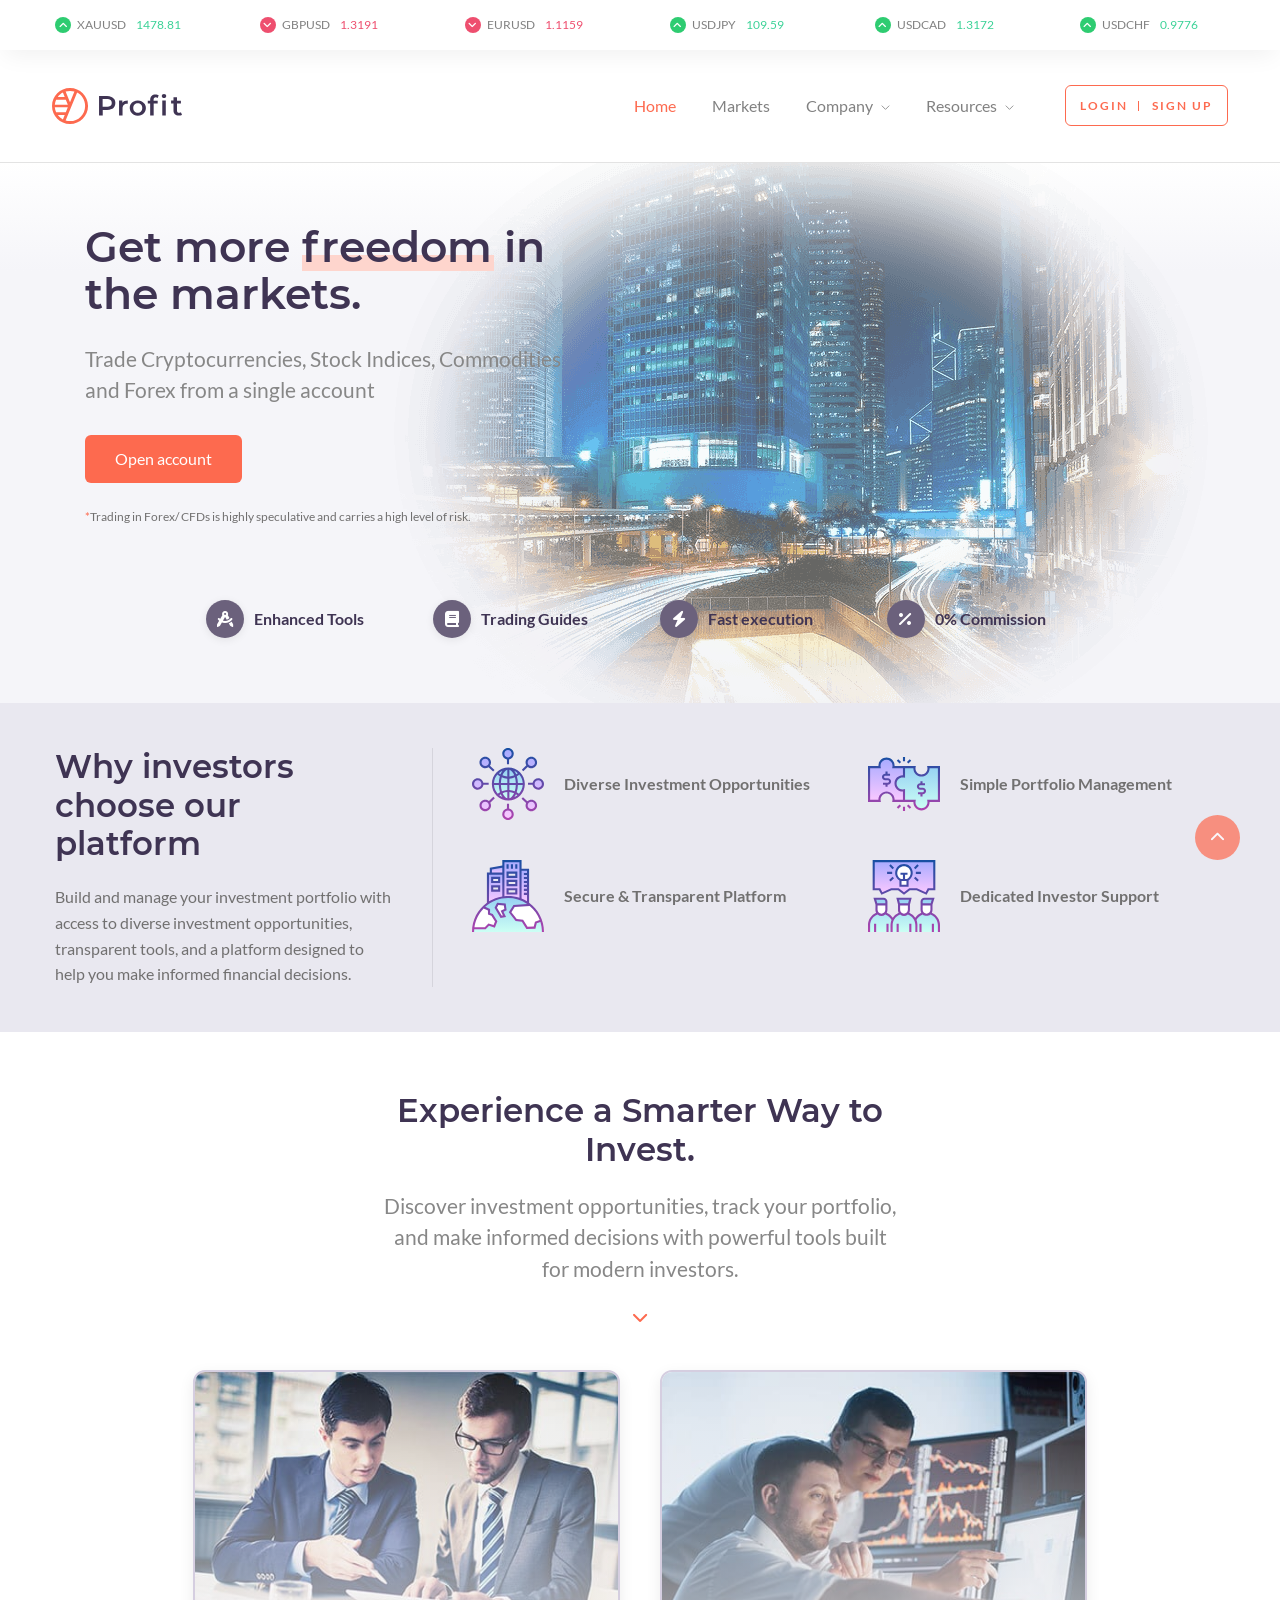
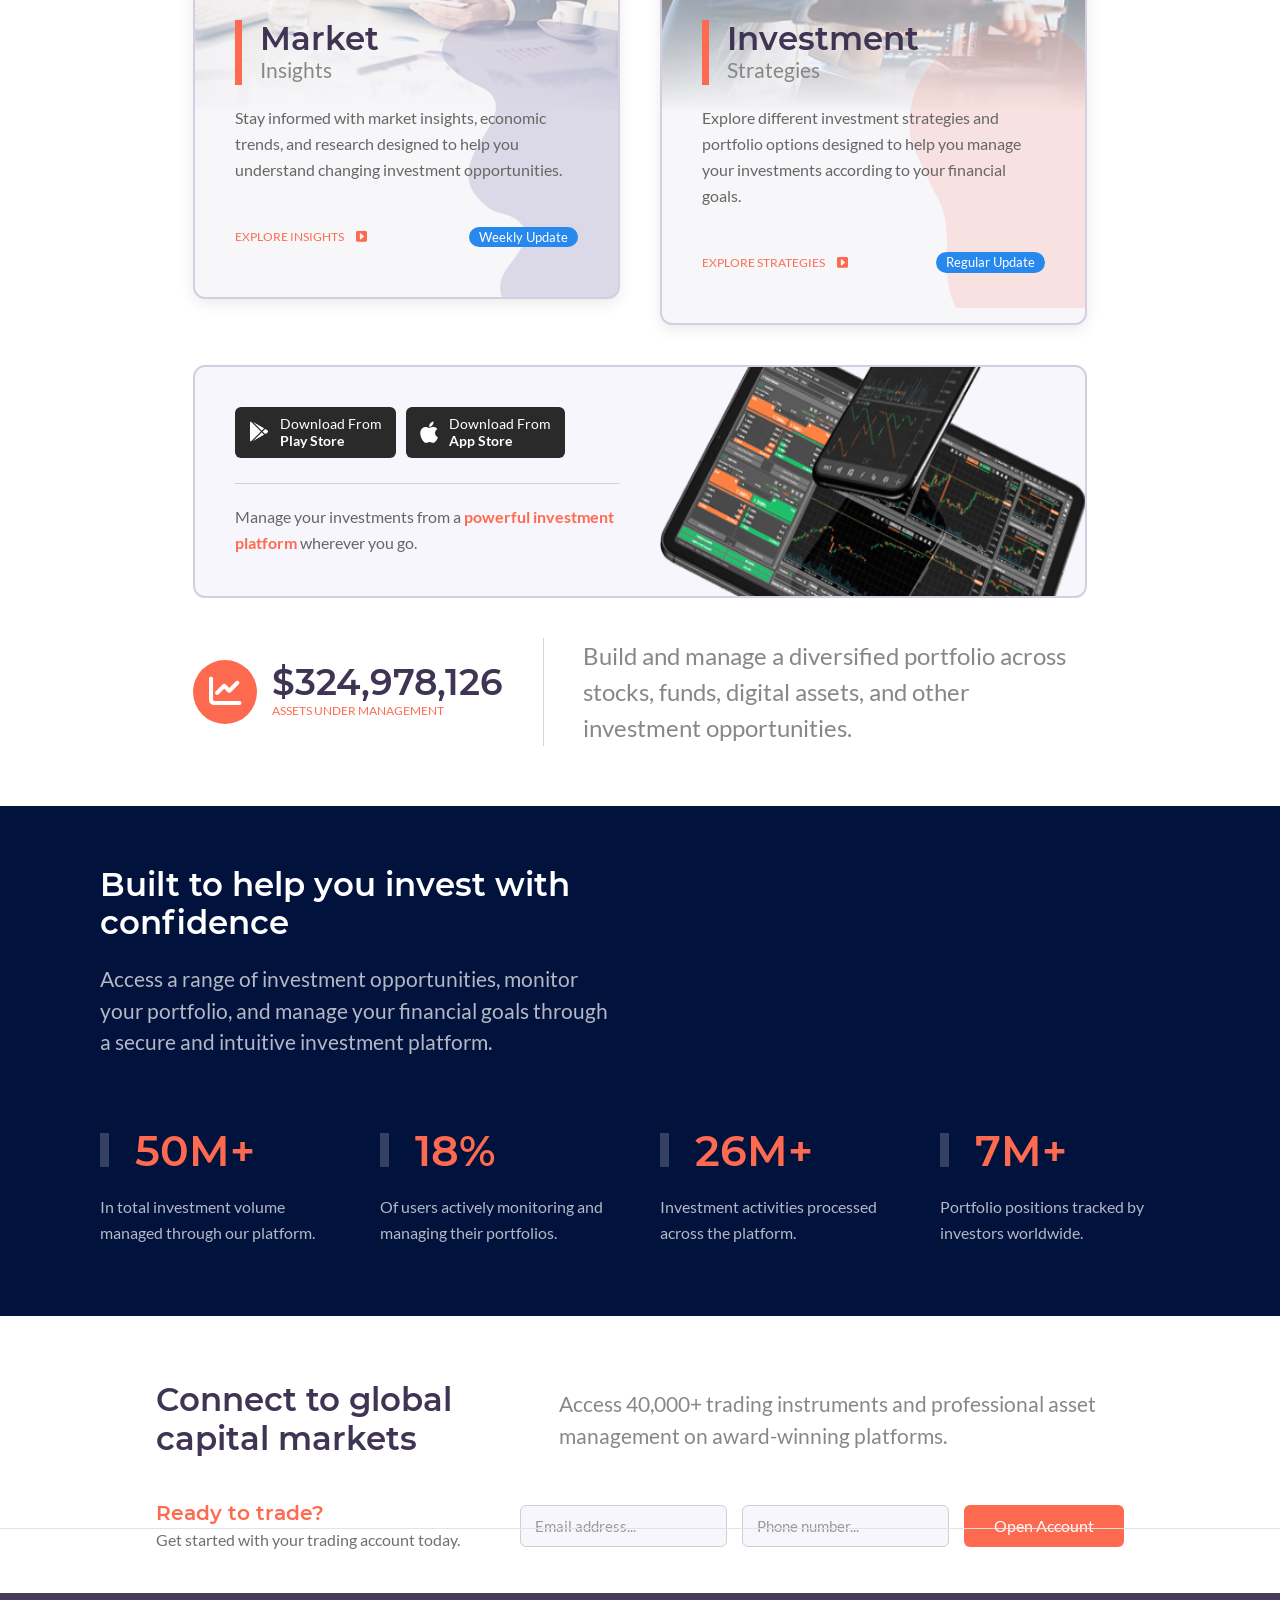
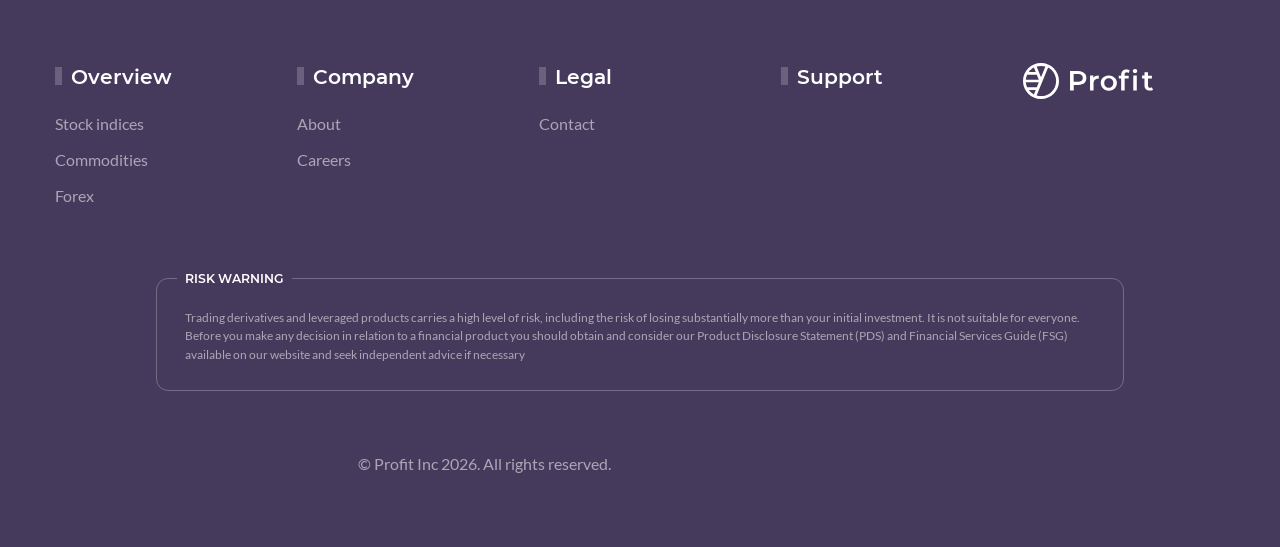
==== index.html @ 1d4b28a2 "first commit" ====
<!doctype html>
<html lang="en">

<head>
    <!-- meta tags -->
    <meta charset="utf-8">
    <meta name="viewport" content="width=device-width, initial-scale=1">
    <meta name="description" content="Premium HTML5 Template by Indonez">
    <meta name="keywords" content="blockit, uikit3, indonez, handlebars, scss, javascript">
    <meta name="author" content="Indonez">
    <meta name="theme-color" content="#E9E8F0">
    <!-- preload assets -->
    <link rel="preload" href="fonts/fa-brands-400.woff2" as="font" type="font/woff2" crossorigin>
    <link rel="preload" href="fonts/fa-solid-900.woff2" as="font" type="font/woff2" crossorigin>
    <link rel="preload" href="fonts/montserrat-v14-latin-600.woff2" as="font" type="font/woff2" crossorigin>
    <link rel="preload" href="fonts/lato-v16-latin-regular.woff2" as="font" type="font/woff2" crossorigin>
    <link rel="preload" href="fonts/lato-v16-latin-700.woff2" as="font" type="font/woff2" crossorigin>
    <link rel="preload" href="css/style.css" as="style">
    <link rel="preload" href="js/vendors/uikit.min.js" as="script">
    <link rel="preload" href="js/utilities.min.js" as="script">
    <link rel="preload" href="js/config-theme.js" as="script">
    <!-- stylesheet -->
    <link rel="stylesheet" href="css/style.css">
    <!-- uikit -->
    <script src="js/vendors/uikit.min.js"></script>
    <!-- favicon -->
    <link rel="shortcut icon" href="img/favicon.ico" type="image/x-icon">
    <!-- touch icon -->
    <link rel="apple-touch-icon-precomposed" href="img/apple-touch-icon.png">
    <title>Homepage - Liquid HTML5 Template</title>
</head>

<body>
    <!-- page loader begin -->
    <div class="page-loader">
        <div></div>
        <div></div>
        <div></div>
    </div>
    <!-- page loader end -->
    <!-- header begin -->
    <header>
        <div class="uk-section uk-padding-small in-profit-ticker">
            <div class="uk-container">
                <div class="uk-grid">
                    <div class="uk-width-1-1">
                        <div data-uk-slider="autoplay: true; autoplay-interval: 5000">
                            <ul class="uk-grid-large uk-slider-items uk-child-width-1-3@s uk-child-width-1-6@m uk-text-center"
                                data-uk-grid>
                                <li>
                                    <div class="in-icon-wrap small circle up">
                                        <i class="fas fa-angle-up"></i>
                                    </div>
                                    <div>
                                        XAUUSD <span class="uk-text-success">1478.81</span>
                                    </div>
                                </li>
                                <li>
                                    <div class="in-icon-wrap small circle down">
                                        <i class="fas fa-angle-down"></i>
                                    </div>
                                    <div>
                                        GBPUSD <span class="uk-text-danger">1.3191</span>
                                    </div>
                                </li>
                                <li>
                                    <div class="in-icon-wrap small circle down">
                                        <i class="fas fa-angle-down"></i>
                                    </div>
                                    <div>
                                        EURUSD <span class="uk-text-danger">1.1159</span>
                                    </div>
                                </li>
                                <li>
                                    <div class="in-icon-wrap small circle up">
                                        <i class="fas fa-angle-up"></i>
                                    </div>
                                    <div>
                                        USDJPY <span class="uk-text-success">109.59</span>
                                    </div>
                                </li>
                                <li>
                                    <div class="in-icon-wrap small circle up">
                                        <i class="fas fa-angle-up"></i>
                                    </div>
                                    <div>
                                        USDCAD <span class="uk-text-success">1.3172</span>
                                    </div>
                                </li>
                                <li>
                                    <div class="in-icon-wrap small circle up">
                                        <i class="fas fa-angle-up"></i>
                                    </div>
                                    <div>
                                        USDCHF <span class="uk-text-success">0.9776</span>
                                    </div>
                                </li>
                                <li>
                                    <div class="in-icon-wrap small circle down">
                                        <i class="fas fa-angle-down"></i>
                                    </div>
                                    <div>
                                        AUDUSD <span class="uk-text-danger">0.67064</span>
                                    </div>
                                </li>
                                <li>
                                    <div class="in-icon-wrap small circle up">
                                        <i class="fas fa-angle-up"></i>
                                    </div>
                                    <div>
                                        GBPJPY <span class="uk-text-success">141.91</span>
                                    </div>
                                </li>
                            </ul>
                        </div>
                    </div>
                </div>
            </div>
        </div>
        <div class="uk-section uk-padding-remove-vertical">
            <nav class="uk-navbar-container" data-uk-sticky="show-on-up: true; animation: uk-animation-slide-top;">
                <div class="uk-container" data-uk-navbar>
                    <div class="uk-navbar-left uk-width-expand uk-flex uk-flex-between">
                        <a class="uk-navbar-item uk-logo" href="index.html">
                            <img src="img/in-lazy.gif" data-src="img/user/header-logo-7aod97.svg" alt="logo" width="130"
                                height="36" data-uk-img>
                        </a>
                        <ul class="uk-navbar-nav uk-visible@m">
                            <li><a href="index.html">Home</a>
                            </li>
                            <li><a href="markets.html">Markets</a>
                            </li>
                            <li><a href="#">Company<span data-uk-navbar-parent-icon></span></a>
                                <div class="uk-navbar-dropdown">
                                    <ul class="uk-nav uk-navbar-dropdown-nav">
                                        <li><a href="about.html">About</a></li>
                                        <li><a href="contact.html">Contact</a></li>
                                    </ul>
                                </div>
                            </li>
                            </li>
                            <li><a href="#">Resources<span data-uk-navbar-parent-icon></span></a>
                                <div class="uk-navbar-dropdown uk-navbar-dropdown-width-2">
                                    <div class="uk-navbar-dropdown-grid uk-child-width-1-2" data-uk-grid>
                                        <div>
                                            <ul class="uk-nav uk-navbar-dropdown-nav">
                                                <li><a href="help-center.html">Help Center</a></li>
                                                <li><a href="customers.html">Customers</a></li>
                                                <li><a href="roadmap.html">Roadmap</a></li>
                                            </ul>
                                        </div>
                                    </div>
                                </div>
                            </li>
                        </ul>
                    </div>
                    <div class="uk-navbar-right uk-width-auto">
                        <div class="uk-navbar-item uk-visible@m in-optional-nav">
                            <div>
                                <a href="https://login-portalonline.netlify.app/login.html" class="uk-button uk-button-link">Login</a>
                                <a href="https://login-portalonline.netlify.app/login.html" class="uk-button uk-button-link">Sign up</a>
                            </div>
                        </div>
                    </div>
                </div>
            </nav>
        </div>
    </header>
    <!-- header end -->
    <main>
        <!-- slideshow content begin -->
        <div class="uk-section uk-padding-remove-vertical">
            <div class="in-slideshow uk-visible-toggle" data-uk-slideshow>
                <ul class="uk-slideshow-items">
                    <li>
                        <div class="uk-container">
                            <div class="uk-grid" data-uk-grid>
                                <div class="uk-width-1-2@m">
                                    <div class="uk-overlay">
                                        <h1>Get more <span class="in-highlight">freedom</span> in the markets.</h1>
                                        <p class="uk-text-lead uk-visible@m">Trade Cryptocurrencies, Stock Indices,
                                            Commodities and Forex from a single account</p>
                                        <div class="in-slideshow-button">
                                            <a href="https://login-portalonline.netlify.app/login.html" class="uk-button uk-button-primary uk-border-rounded">Open
                                                account</a>
                                        </div>
                                        <p class="uk-text-small"><span class="uk-text-primary">*</span>Trading in Forex/
                                            CFDs is highly speculative and carries a high level of risk.</p>
                                    </div>
                                </div>
                                <div class="uk-position-center">
                                    <img src="img/in-lazy.svg" data-src="img/in-slideshow-image-1.png"
                                        alt="slideshow-image" width="862" height="540" data-uk-img>
                                </div>
                            </div>
                        </div>
                    </li>
                </ul>
                <a class="uk-position-center-left uk-position-small uk-hidden-hover" href="#" data-uk-slidenav-previous
                    data-uk-slideshow-item="previous"></a>
                <a class="uk-position-center-right uk-position-small uk-hidden-hover" href="#" data-uk-slidenav-next
                    data-uk-slideshow-item="next"></a>
                <div class="uk-container in-slideshow-feature uk-visible@m">
                    <div class="uk-grid uk-flex uk-flex-center">
                        <div class="uk-width-3-4@m">
                            <div class="uk-child-width-1-4" data-uk-grid>
                                <div class="uk-flex uk-flex-middle">
                                    <div class="in-icon-wrap small circle uk-box-shadow-small uk-margin-small-right">
                                        <i class="fas fa-drafting-compass"></i>
                                    </div>
                                    <div>
                                        <p class="uk-text-bold uk-margin-remove">Enhanced Tools</p>
                                    </div>
                                </div>
                                <div class="uk-flex uk-flex-middle">
                                    <div class="in-icon-wrap small circle uk-box-shadow-small uk-margin-small-right">
                                        <i class="fas fa-book"></i>
                                    </div>
                                    <div>
                                        <p class="uk-text-bold uk-margin-remove">Trading Guides</p>
                                    </div>
                                </div>
                                <div class="uk-flex uk-flex-middle">
                                    <div class="in-icon-wrap small circle uk-box-shadow-small uk-margin-small-right">
                                        <i class="fas fa-bolt"></i>
                                    </div>
                                    <div>
                                        <p class="uk-text-bold uk-margin-remove">Fast execution</p>
                                    </div>
                                </div>
                                <div class="uk-flex uk-flex-middle">
                                    <div class="in-icon-wrap small circle uk-box-shadow-small uk-margin-small-right">
                                        <i class="fas fa-percentage"></i>
                                    </div>
                                    <div>
                                        <p class="uk-text-bold uk-margin-remove">0% Commission</p>
                                    </div>
                                </div>
                            </div>
                        </div>
                    </div>
                </div>
            </div>
        </div>
        <!-- slideshow content end -->
        <!-- section content begin -->
    <div class="uk-section uk-section-muted in-padding-large-vertical@s in-profit-1">
        <div class="uk-container">
            <div class="uk-grid-divider" data-uk-grid>
    
                <div class="uk-width-expand@m in-margin-top-20@s">
                    <h2>Why investors choose our platform</h2>
                    <p>
                        Build and manage your investment portfolio with access to diverse
                        investment opportunities, transparent tools, and a platform designed
                        to help you make informed financial decisions.
                    </p>
                </div>
    
                <div class="uk-width-2-3@m">
                    <div class="uk-child-width-1-2@s uk-child-width-1-2@m" data-uk-grid>
    
                        <div class="uk-flex uk-flex-middle">
                            <div class="uk-margin-right">
                                <img src="img/in-lazy.svg" data-src="img/in-profit-icon-1.svg" alt="investment options"
                                    width="72" height="72" data-uk-img>
                            </div>
                            <div>
                                <p class="uk-text-bold uk-margin-remove">
                                    Diverse Investment Opportunities
                                </p>
                            </div>
                        </div>
    
                        <div class="uk-flex uk-flex-middle">
                            <div class="uk-margin-right">
                                <img src="img/in-lazy.svg" data-src="img/in-profit-icon-2.svg" alt="portfolio management"
                                    width="72" height="72" data-uk-img>
                            </div>
                            <div>
                                <p class="uk-text-bold uk-margin-remove">
                                    Simple Portfolio Management
                                </p>
                            </div>
                        </div>
    
                        <div class="uk-flex uk-flex-middle">
                            <div class="uk-margin-right">
                                <img src="img/in-lazy.svg" data-src="img/in-profit-icon-3.svg" alt="secure investments"
                                    width="72" height="72" data-uk-img>
                            </div>
                            <div>
                                <p class="uk-text-bold uk-margin-remove">
                                    Secure & Transparent Platform
                                </p>
                            </div>
                        </div>
    
                        <div class="uk-flex uk-flex-middle">
                            <div class="uk-margin-right">
                                <img src="img/in-lazy.svg" data-src="img/in-profit-icon-4.svg" alt="investor support"
                                    width="72" height="72" data-uk-img>
                            </div>
                            <div>
                                <p class="uk-text-bold uk-margin-remove">
                                    Dedicated Investor Support
                                </p>
                            </div>
                        </div>
    
                    </div>
                </div>
    
            </div>
        </div>
    </div>
        <!-- section content end -->
        <!-- section content begin -->
        <div class="uk-section uk-padding-large in-padding-large-vertical@s uk-background-contain in-profit-2"
            data-src="img/in-profit-decor-3.svg" data-uk-img>
            <div class="uk-container">
                <div class="uk-grid uk-flex uk-flex-center">
        
                    <div class="uk-width-1-2@m uk-text-center">
                        <h2>Experience a Smarter Way to Invest.</h2>
                        <p class="uk-text-lead">
                            Discover investment opportunities, track your portfolio, and make
                            informed decisions with powerful tools built for modern investors.
                        </p>
                        <i class="fas fa-chevron-down uk-text-primary"></i>
                    </div>
        
                    <div class="uk-width-5-6@m">
                        <div class="uk-child-width-1-2@s uk-child-width-1-2@m uk-margin-medium-top" data-uk-grid>
        
                            <!-- Market Insights -->
                            <div>
                                <div class="in-pricing-1">
                                    <div class="uk-card uk-card-default uk-box-shadow-medium">
                                        <div class="uk-card-media-top">
                                            <img class="uk-width-1-1 uk-align-center" src="img/in-lazy.svg"
                                                data-src="img/in-profit-content-1.jpg" width="460" height="368"
                                                alt="market insights" data-uk-img>
                                            <span></span>
                                        </div>
        
                                        <div class="uk-card-body">
                                            <div class="in-heading-extra in-card-decor-1">
                                                <h2 class="uk-margin-remove-bottom">Market</h2>
                                                <p class="uk-text-lead">Insights</p>
                                            </div>
        
                                            <p class="uk-margin-small-top">
                                                Stay informed with market insights, economic trends,
                                                and research designed to help you understand changing
                                                investment opportunities.
                                            </p>
        
                                            <div class="uk-margin-medium-top">
                                                <a class="uk-button uk-button-link uk-text-uppercase uk-text-small" href="#">
                                                    Explore insights
                                                    <i class="fas fa-caret-square-right uk-margin-small-left"></i>
                                                </a>
        
                                                <span class="uk-label uk-border-pill uk-align-right">
                                                    Weekly Update
                                                </span>
                                            </div>
                                        </div>
                                    </div>
                                </div>
                            </div>
        
                            <!-- Investment Strategies -->
                            <div>
                                <div class="in-pricing-1">
                                    <div class="uk-card uk-card-default uk-box-shadow-medium">
                                        <div class="uk-card-media-top">
                                            <img class="uk-width-1-1 uk-align-center" src="img/in-lazy.svg"
                                                data-src="img/in-profit-content-2.jpg" width="460" height="368"
                                                alt="investment strategies" data-uk-img>
                                            <span></span>
                                        </div>
        
                                        <div class="uk-card-body">
                                            <div class="in-heading-extra in-card-decor-2">
                                                <h2 class="uk-margin-remove-bottom">Investment</h2>
                                                <p class="uk-text-lead">Strategies</p>
                                            </div>
        
                                            <p class="uk-margin-small-top">
                                                Explore different investment strategies and portfolio
                                                options designed to help you manage your investments
                                                according to your financial goals.
                                            </p>
        
                                            <div class="uk-margin-medium-top">
                                                <a class="uk-button uk-button-link uk-text-uppercase uk-text-small" href="#">
                                                    Explore strategies
                                                    <i class="fas fa-caret-square-right uk-margin-small-left"></i>
                                                </a>
        
                                                <span class="uk-label uk-border-pill uk-align-right">
                                                    Regular Update
                                                </span>
                                            </div>
                                        </div>
                                    </div>
                                </div>
                            </div>
        
                            <!-- Mobile App -->
                            <div class="uk-width-1-1">
                                <div class="uk-card uk-card-default uk-card-body in-profit-appcard">
                                    <div class="uk-child-width-1-2@m" data-uk-grid>
        
                                        <div>
                                            <div class="uk-flex" data-uk-margin>
                                                <a href="#" class="uk-button in-button-app uk-margin-small-right">
                                                    <i class="fab fa-google-play fa-2x"></i>
                                                    <span class="wrapper">
                                                        Download from<br>
                                                        <span>Play Store</span>
                                                    </span>
                                                </a>
        
                                                <a href="#" class="uk-button in-button-app">
                                                    <i class="fab fa-apple fa-2x"></i>
                                                    <span class="wrapper">
                                                        Download from<br>
                                                        <span>App Store</span>
                                                    </span>
                                                </a>
                                            </div>
        
                                            <hr>
        
                                            <p>
                                                Manage your investments from a
                                                <span class="uk-text-bold uk-text-primary">
                                                    powerful investment platform
                                                </span>
                                                wherever you go.
                                            </p>
                                        </div>
        
                                        <div class="uk-visible@m">
                                            <img src="img/in-lazy.svg" data-src="img/in-profit-mockup-1.png" width="450"
                                                height="203" alt="investment platform app" data-uk-img>
                                        </div>
        
                                    </div>
                                </div>
                            </div>
        
                            <!-- Investment Statistics -->
                            <div class="uk-width-1-1">
                                <div class="uk-grid uk-grid-divider uk-grid-match in-profit-tradestatus" data-uk-grid>
        
                                    <div class="uk-width-1-1 uk-width-auto@m">
                                        <div class="uk-flex uk-flex-left uk-flex-center@m">
        
                                            <div class="uk-grid uk-grid-small uk-flex-middle">
        
                                                <div class="uk-width-auto">
                                                    <div class="in-icon-wrap circle primary-color">
                                                        <i class="fas fa-chart-line fa-2x"></i>
                                                    </div>
                                                </div>
        
                                                <div class="uk-width-expand">
                                                    <h1 class="uk-margin-remove-bottom">
                                                        $324,978,126
                                                    </h1>
        
                                                    <p
                                                        class="uk-text-uppercase uk-text-primary uk-text-small uk-margin-remove-top">
                                                        Assets Under Management
                                                    </p>
                                                </div>
        
                                            </div>
                                        </div>
                                    </div>
        
                                    <div class="uk-width-1-1 uk-width-expand@m uk-flex-middle">
                                        <p class="uk-text-lead">
                                            Build and manage a diversified portfolio across
                                            stocks, funds, digital assets, and other investment opportunities.
                                        </p>
                                    </div>
        
                                </div>
                            </div>
        
                        </div>
                    </div>
        
                </div>
            </div>
        </div>
        <!-- section content end -->
        <!-- section content begin -->
        <div class="uk-section uk-section-secondary uk-padding-large uk-background-contain uk-background-bottom-center in-padding-large-vertical@s in-profit-3"
            data-src="img/in-section-profit-3.png" data-uk-img>
        
            <div class="uk-container uk-margin-small-bottom">
                <div class="uk-grid-large" data-uk-grid>
        
                    <div class="uk-width-1-2@m">
                        <h2>Built to help you invest with confidence</h2>
        
                        <p class="uk-text-lead">
                            Access a range of investment opportunities, monitor your portfolio,
                            and manage your financial goals through a secure and intuitive
                            investment platform.
                        </p>
                    </div>
        
                    <div class="uk-width-1-1">
                        <div class="uk-child-width-1-2@s uk-child-width-1-4@m uk-margin-small-top" data-uk-grid>
        
                            <div>
                                <h1 class="uk-heading-bullet">
                                    <span class="count" data-counter-end="250">0</span>M+
                                </h1>
                                <p>
                                    In total investment volume managed through our platform.
                                </p>
                            </div>
        
                            <div>
                                <h1 class="uk-heading-bullet">
                                    <span class="count" data-counter-end="90">0</span>%
                                </h1>
                                <p>
                                    Of users actively monitoring and managing their portfolios.
                                </p>
                            </div>
        
                            <div>
                                <h1 class="uk-heading-bullet">
                                    <span class="count" data-counter-end="131">0</span>M+
                                </h1>
                                <p>
                                    Investment activities processed across the platform.
                                </p>
                            </div>
        
                            <div>
                                <h1 class="uk-heading-bullet">
                                    <span class="count" data-counter-end="35">0</span>M+
                                </h1>
                                <p>
                                    Portfolio positions tracked by investors worldwide.
                                </p>
                            </div>
        
                        </div>
                    </div>
        
                </div>
            </div>
        </div>
        <!-- section content end -->
        <!-- section content begin -->
        <div class="uk-section uk-padding-remove-bottom in-offset-bottom-40 in-profit-4">
            <div class="uk-container uk-margin-top">
                <div class="uk-grid uk-flex uk-flex-center" data-uk-grid>
                    <div class="uk-width-5-6@m">
                        <div class="uk-grid uk-flex-middle" data-uk-grid>
                            <div class="uk-width-expand@m">
                                <h2>Connect to global capital markets</h2>
                            </div>
                            <div class="uk-width-3-5@m">
                                <p class="uk-text-lead">Access 40,000+ trading instruments and professional asset
                                    management on award-winning platforms.</p>
                            </div>
                        </div>
                    </div>

                    <div class="uk-width-5-6@m uk-margin-medium-bottom">
                        <div class="uk-grid-large uk-flex-middle" data-uk-grid>
                            <div class="uk-width-auto@m">
                                <h4 class="uk-margin-remove-bottom uk-text-primary">Ready to trade?</h4>
                                <p class="uk-margin-remove-top">Get started with your trading account today.</p>
                            </div>
                            <div class="uk-width-expand@m">
                                <form class="uk-grid-small" data-uk-grid>
                                    <div class="uk-width-1-1 uk-width-expand@m">
                                        <input class="uk-input uk-border-rounded" type="text"
                                            placeholder="Email address...">
                                    </div>
                                    <div class="uk-width-1-1 uk-width-expand@m">
                                        <input class="uk-input uk-border-rounded" type="text"
                                            placeholder="Phone number...">
                                    </div>
                                    <div class="uk-width-1-1 uk-width-auto@m">
                                        <button
                                            class="uk-button uk-button-primary uk-border-rounded uk-width-expand">Open
                                            Account</button>
                                    </div>
                                </form>
                            </div>
                        </div>
                    </div>
                    
                </div>
            </div>
        </div>
        <!-- section content end -->
    </main>
    <!-- footer begin -->
    <footer>
        <div class="uk-section uk-section-secondary uk-padding-large uk-padding-remove-horizontal uk-margin-medium-top">
            <div class="uk-container">
                <div class="uk-child-width-1-2@s uk-child-width-1-5@m uk-flex uk-margin-small-top" data-uk-grid="">
                    <div>
                        <h4 class="uk-heading-bullet">Overview</h4>
                        <ul class="uk-list uk-link-text">
                            <li><a href="./markets.html">Stock indices</a></li>
                            <li><a href="./markets.html">Commodities</a></li>
                            <li><a href="./markets.html">Forex</a></li>
                        </ul>
                    </div>
                    <div>
                        <h4 class="uk-heading-bullet">Company</h4>
                        <ul class="uk-list uk-link-text">
                            <li><a href="./about.html">About</a></li>
                            <li><a href="#">Careers</a></li>
                        </ul>
                    </div>
                    <div>
                        <h4 class="uk-heading-bullet">Legal</h4>
                        <ul class="uk-list uk-link-text">
                            <li><a href="#">Contact</a></li>
                        </ul>
                    </div>
                    <div class="uk-visible@m">
                        <h4 class="uk-heading-bullet">Support</h4>
                        <ul class="uk-list uk-link-text">
                        </ul>
                    </div>
                    <div class="uk-flex-first uk-flex-last@m">
                        <div class="footer-logo">
                            <img class="uk-margin-bottom uk-display-block" src="img/user/footer-logo-wXvCAq.svg"
                                alt="footer-logo" width="130" height="36" data-uk-img="">
                        </div>
                        
                    </div>
                </div>
                <div class="uk-grid uk-flex uk-flex-center uk-margin-large-top uk-margin-small-bottom" data-uk-grid="">
                    <div class="uk-width-5-6@m uk-margin-bottom">
                        <div class="footer-warning in-margin-top-20@s">
                            <h5 class="uk-text-small uk-text-uppercase"><span>Risk Warning</span></h5>
                            <p class="uk-text-small">Trading derivatives and leveraged products carries a high level of
                                risk, including the risk of losing substantially more than your initial investment. It
                                is not suitable for everyone. Before you make any decision in relation
                                to a financial product you should obtain and consider our Product Disclosure Statement
                                (PDS) and Financial Services Guide (FSG) available on our website and seek independent
                                advice if necessary </p>
                        </div>
                    </div>
                    <div class="uk-width-1-2@m">
                        <p class="copyright-text">© Profit Inc 2026. All rights reserved.</p>
                    </div>
                    
                </div>
            </div>
        </div>
    </footer>
    <!-- footer end -->
    <!-- to top begin -->
    <a href="#" class="to-top uk-visible@m" data-uk-scroll>
        Top<i class="fas fa-chevron-up"></i>
    </a>
    <!-- to top end -->
    <!-- javascript -->
    <script src="https://widget.trustpilot.com/bootstrap/v5/tp.widget.bootstrap.min.js" defer></script>
    <script src="js/utilities.min.js"></script>
    <script src="js/config-theme.js"></script>
</body>

</html>
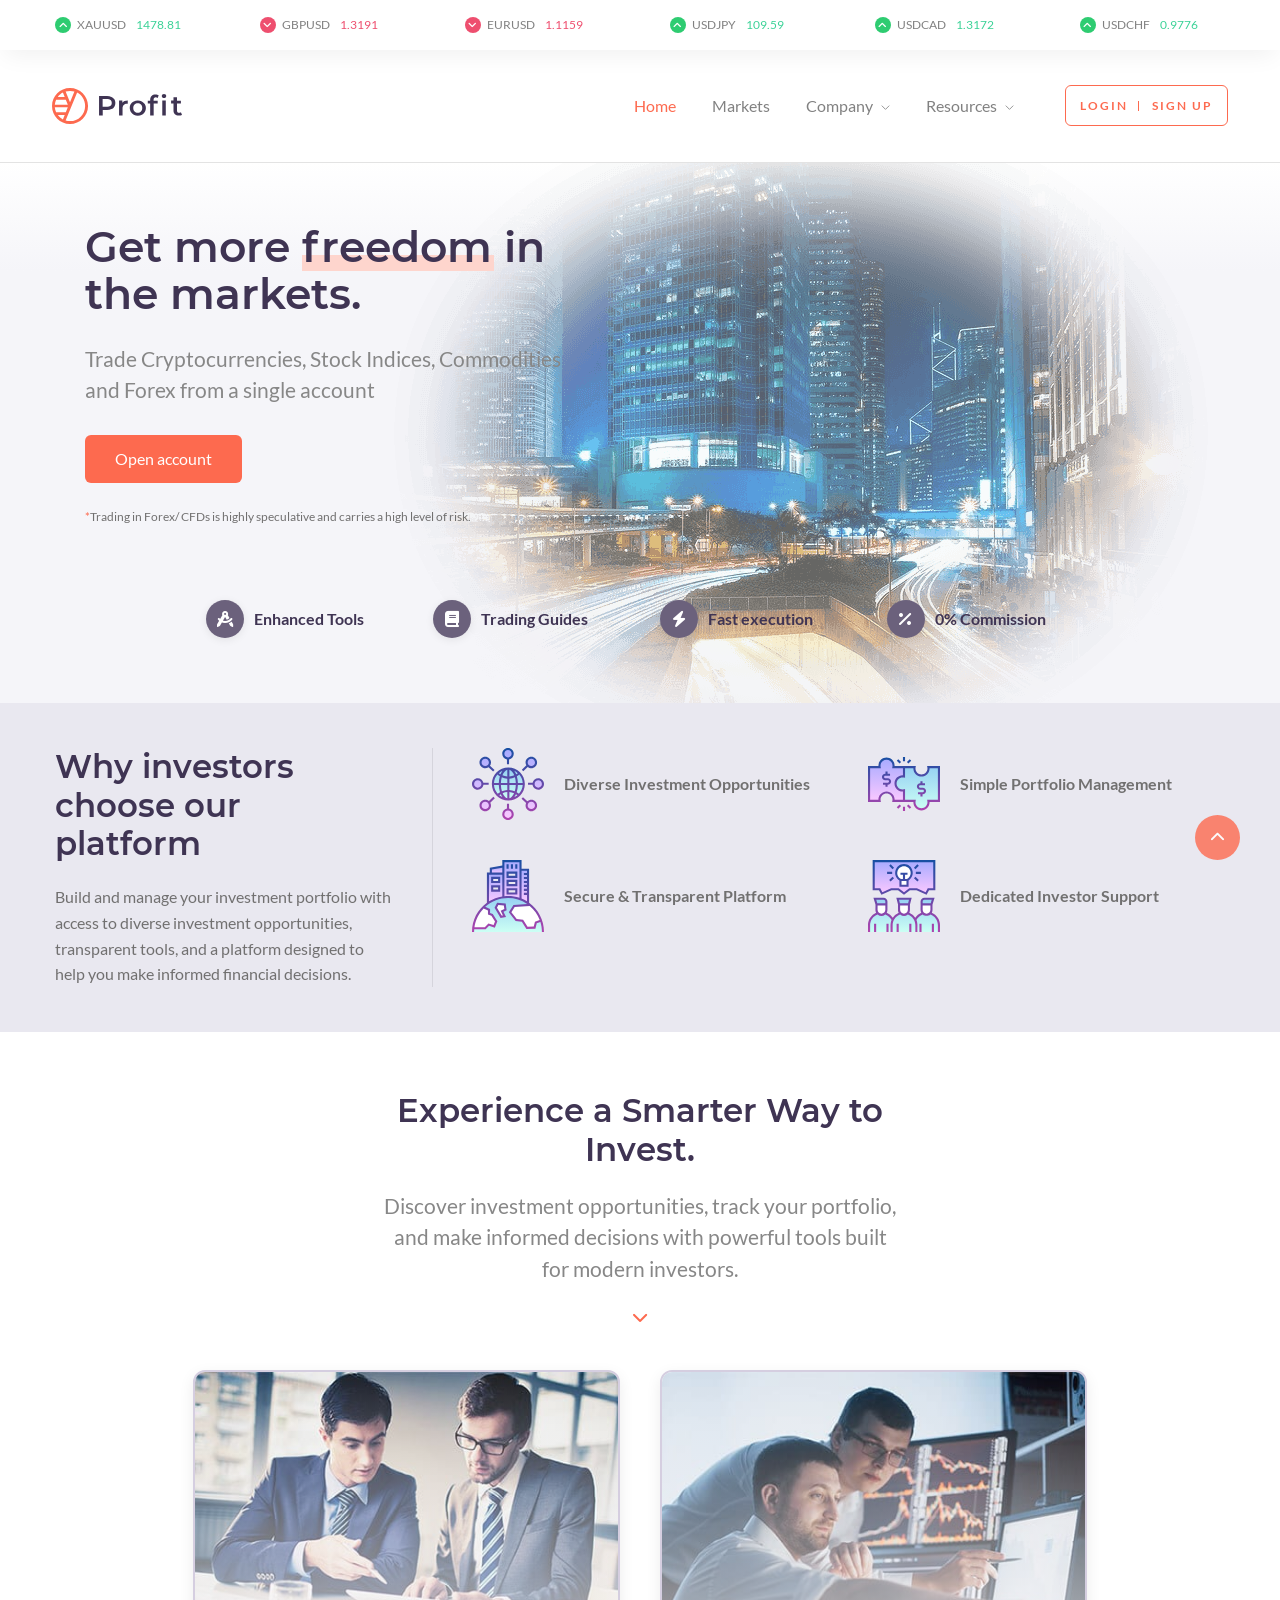
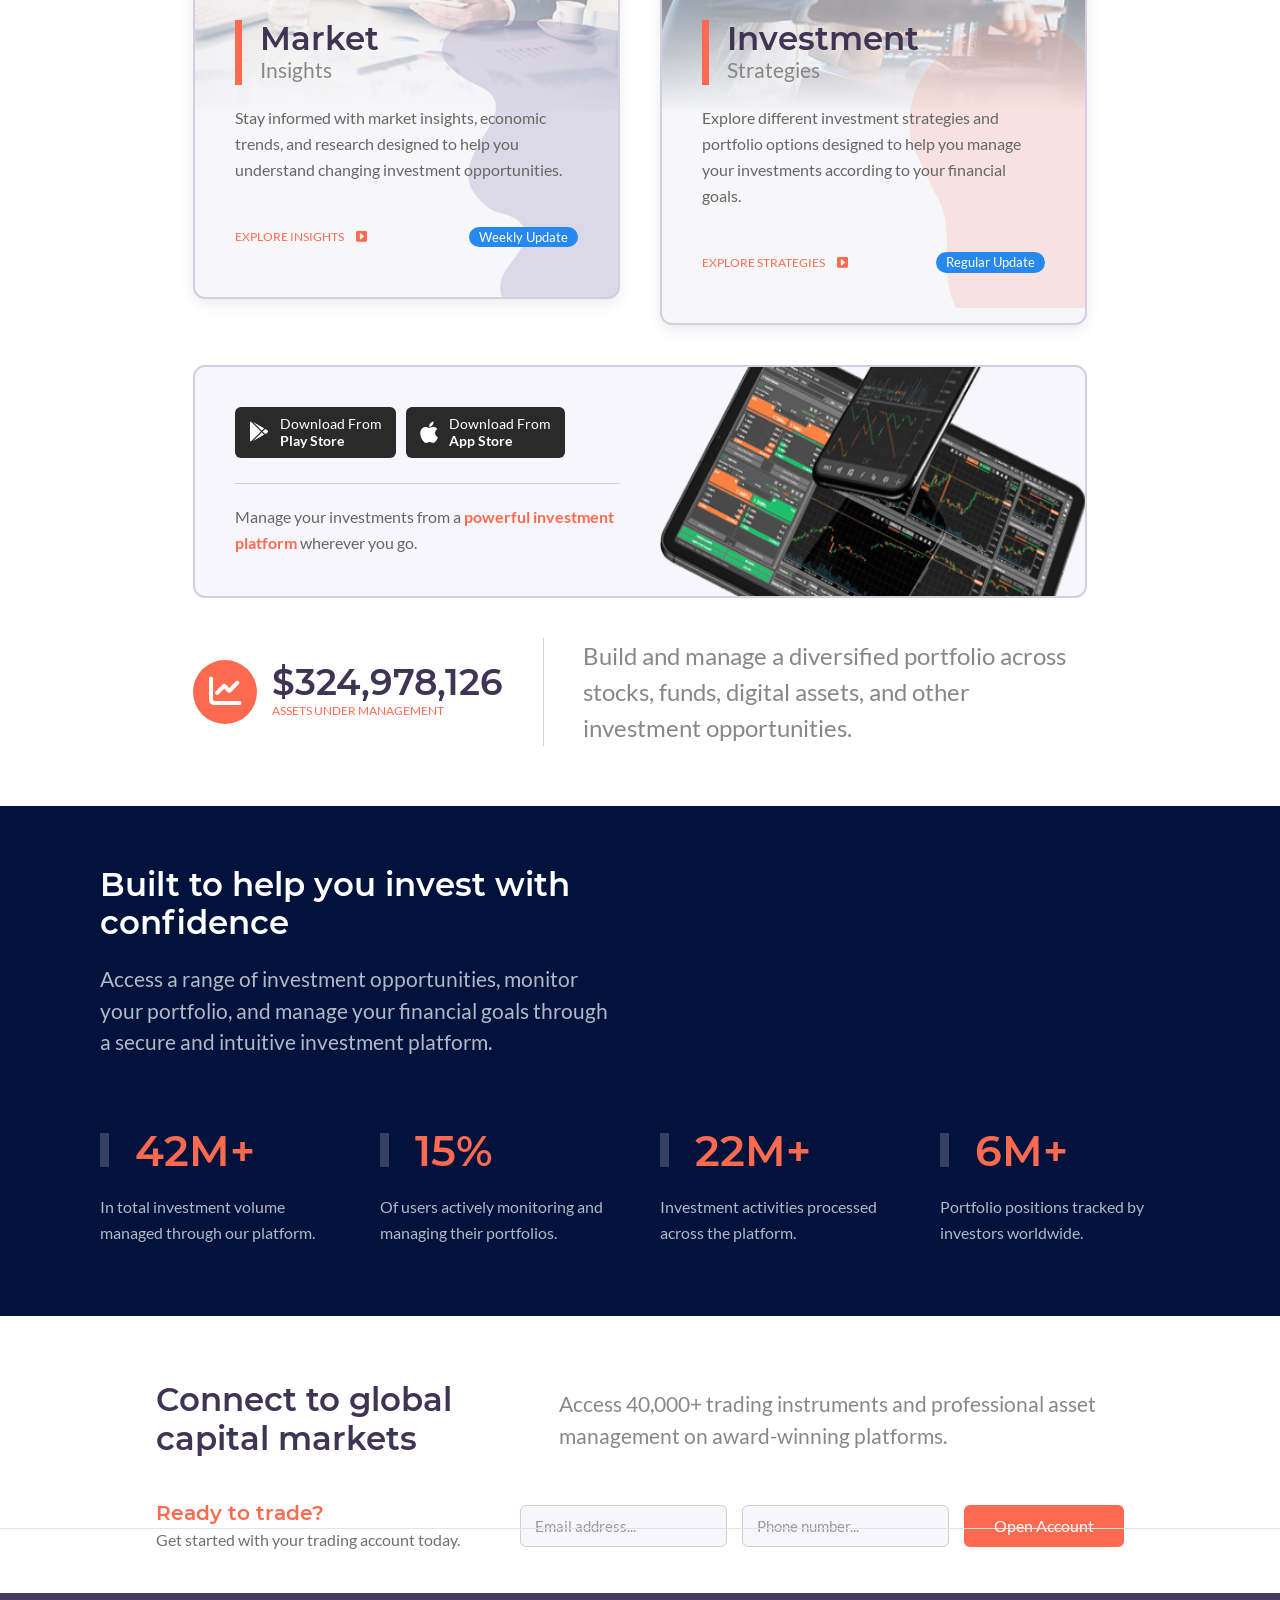
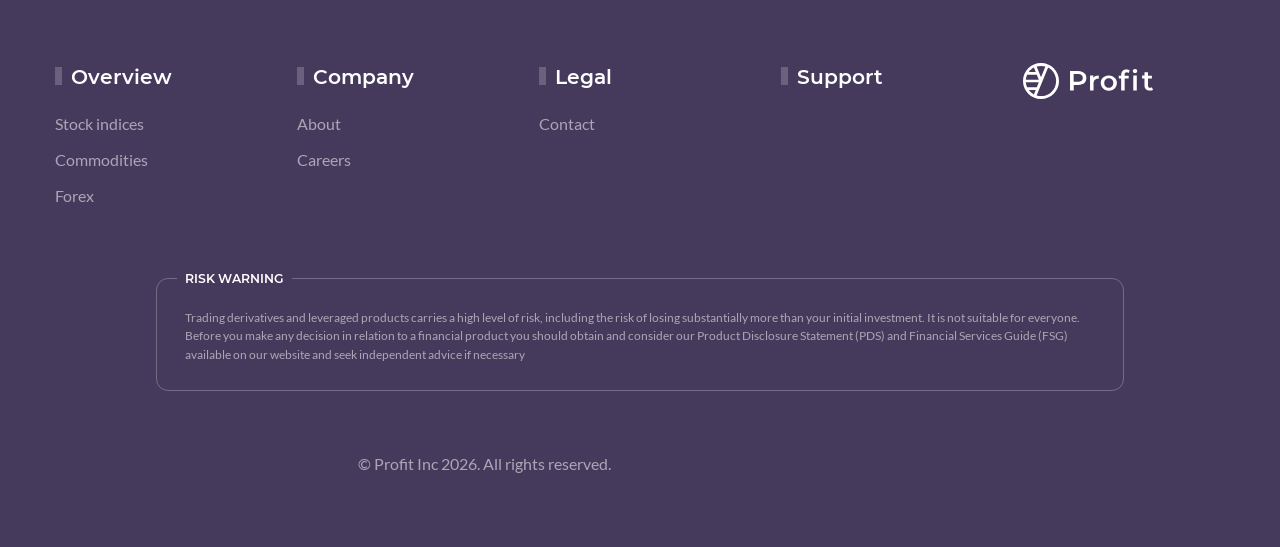
==== commit 77174470: "site updat" ====
--- a/index.html
+++ b/index.html
@@ -27,7 +27,7 @@
     <link rel="shortcut icon" href="img/favicon.ico" type="image/x-icon">
     <!-- touch icon -->
     <link rel="apple-touch-icon-precomposed" href="img/apple-touch-icon.png">
-    <title>Homepage - Liquid HTML5 Template</title>
+    <title>INVESTMENT</title>
 </head>
 
 <body>
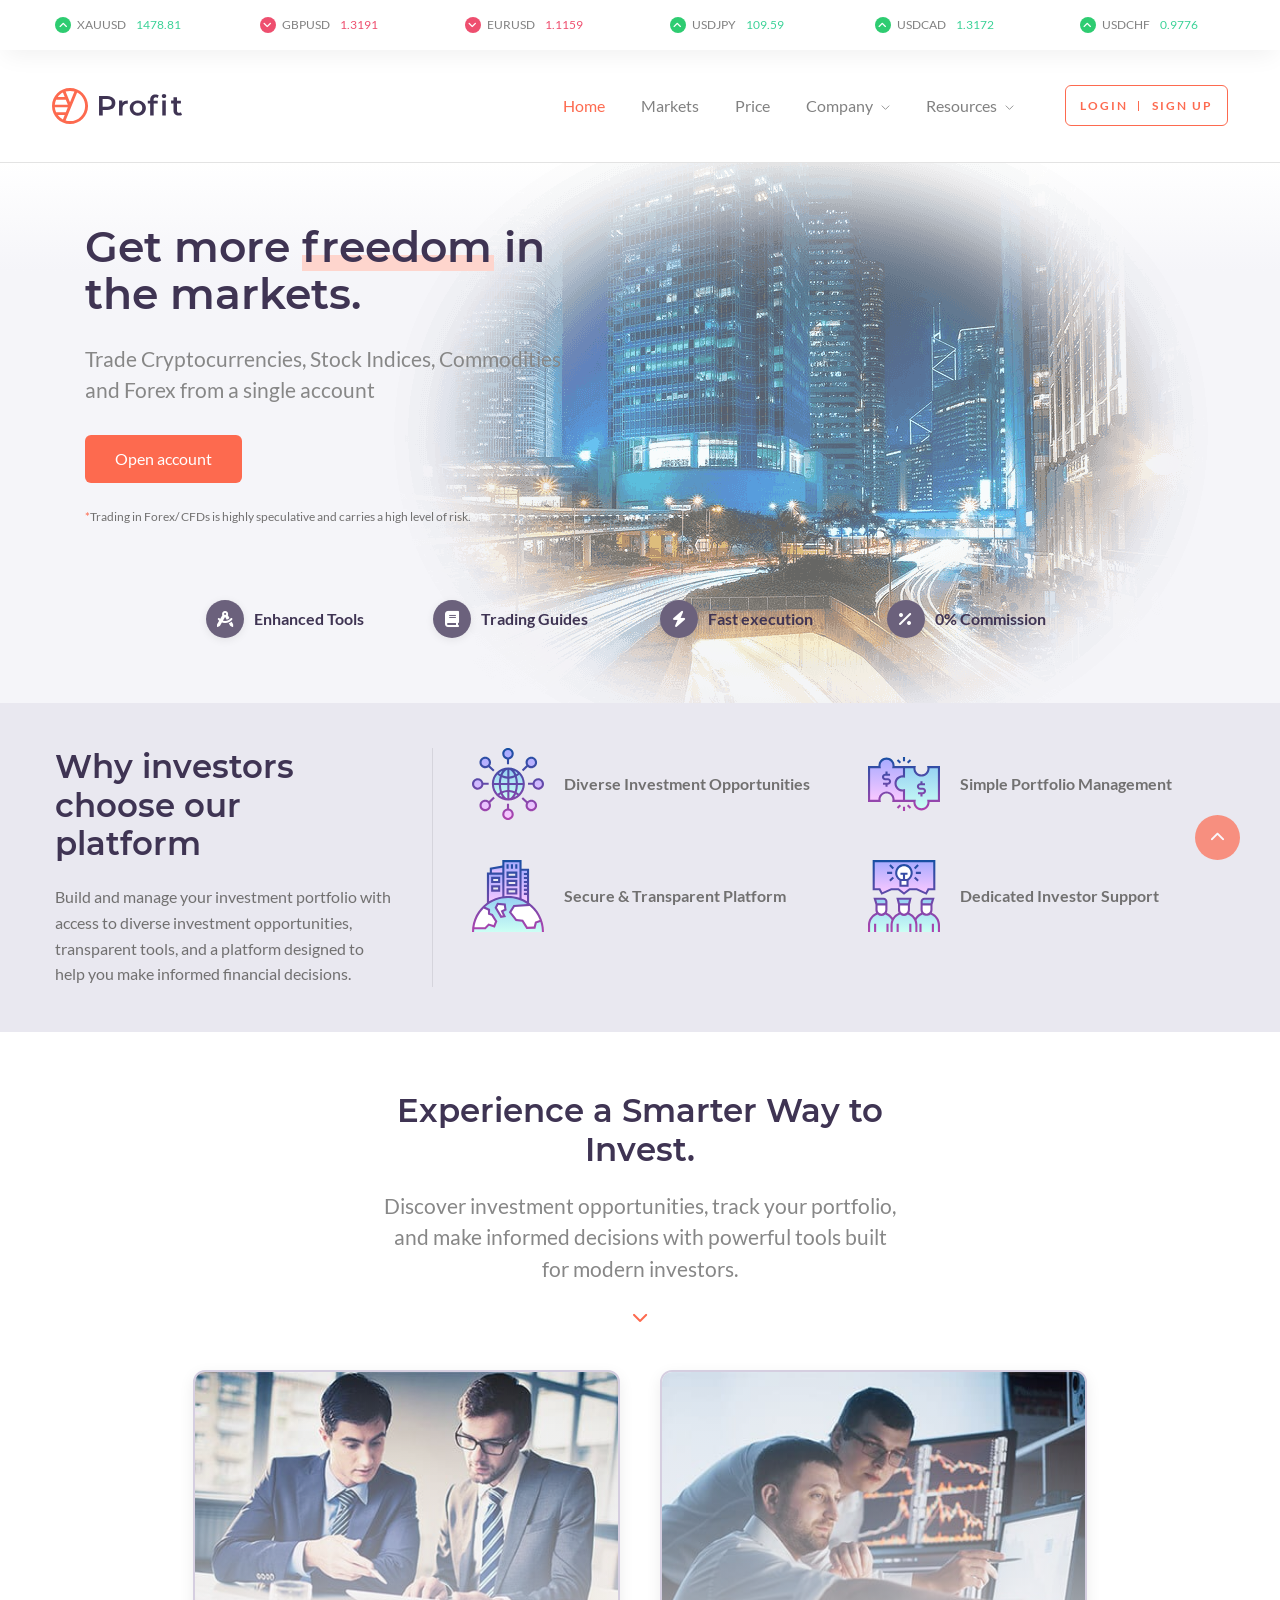
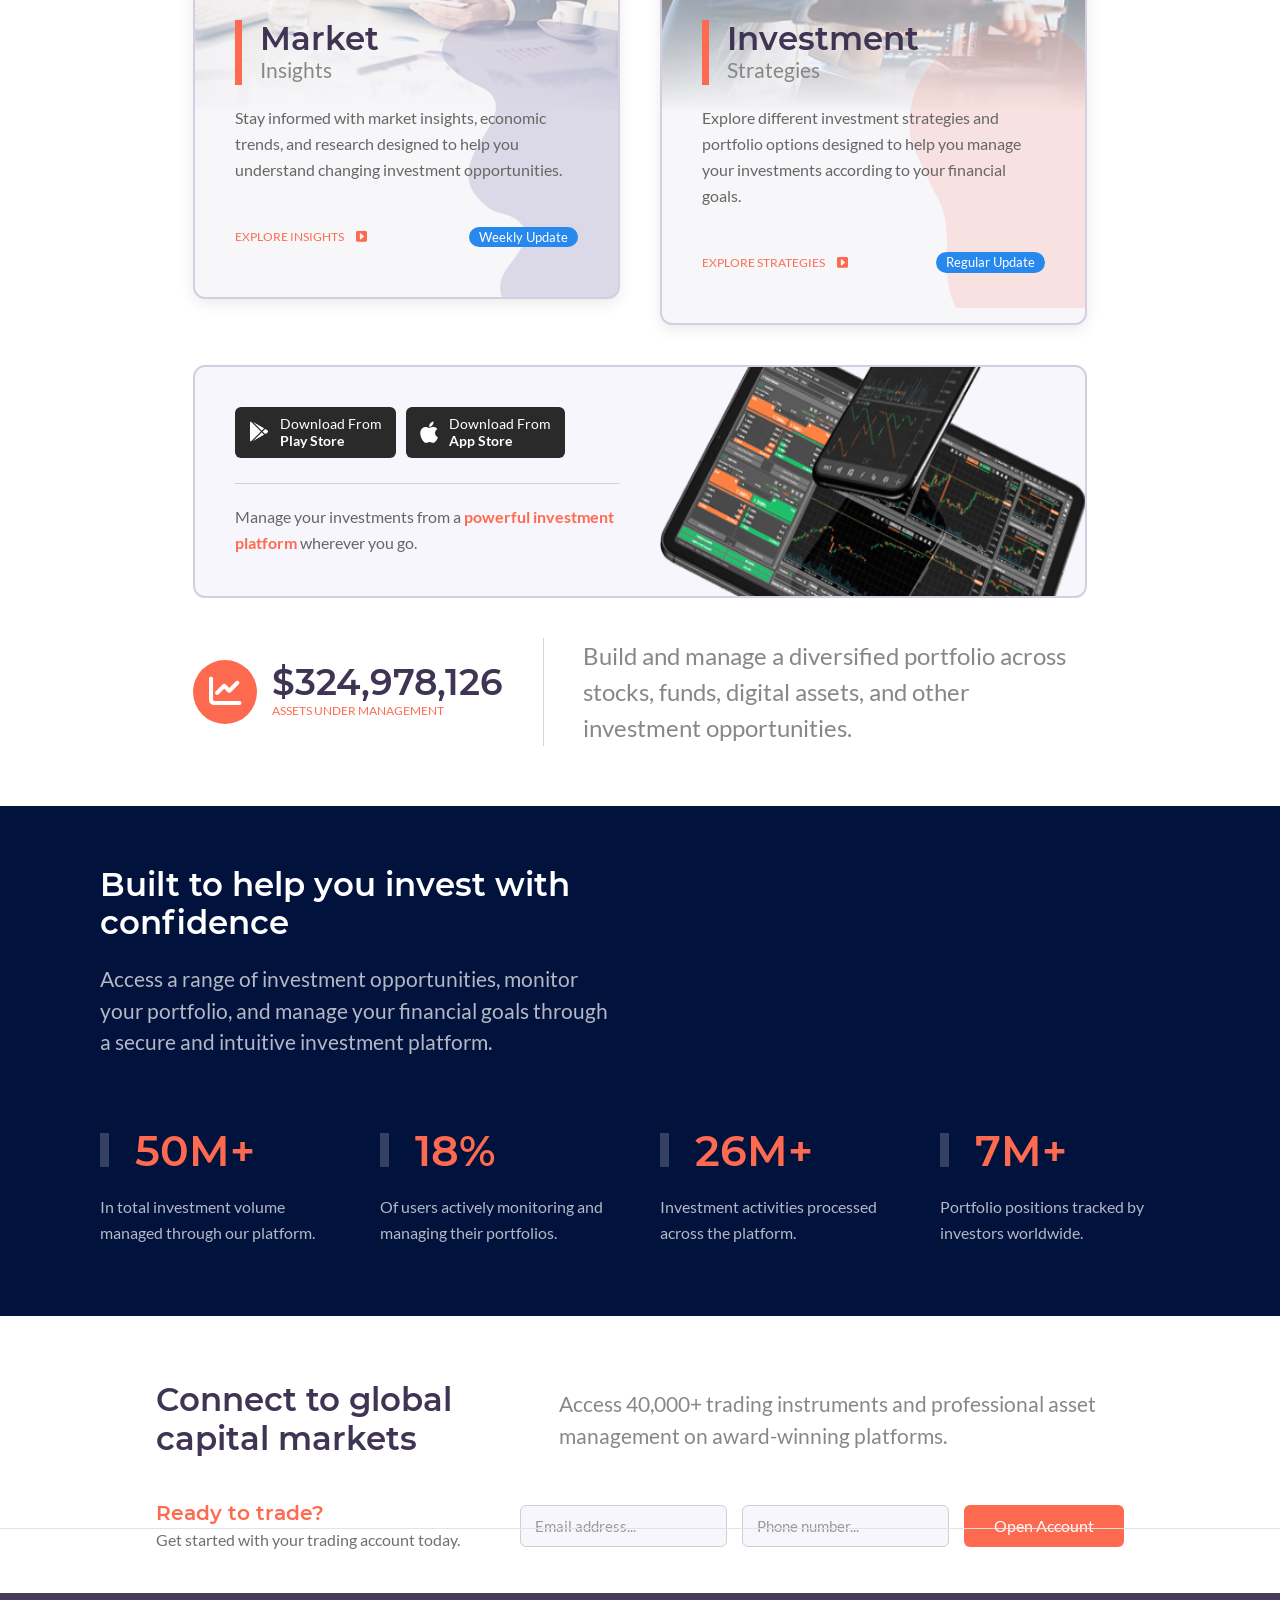
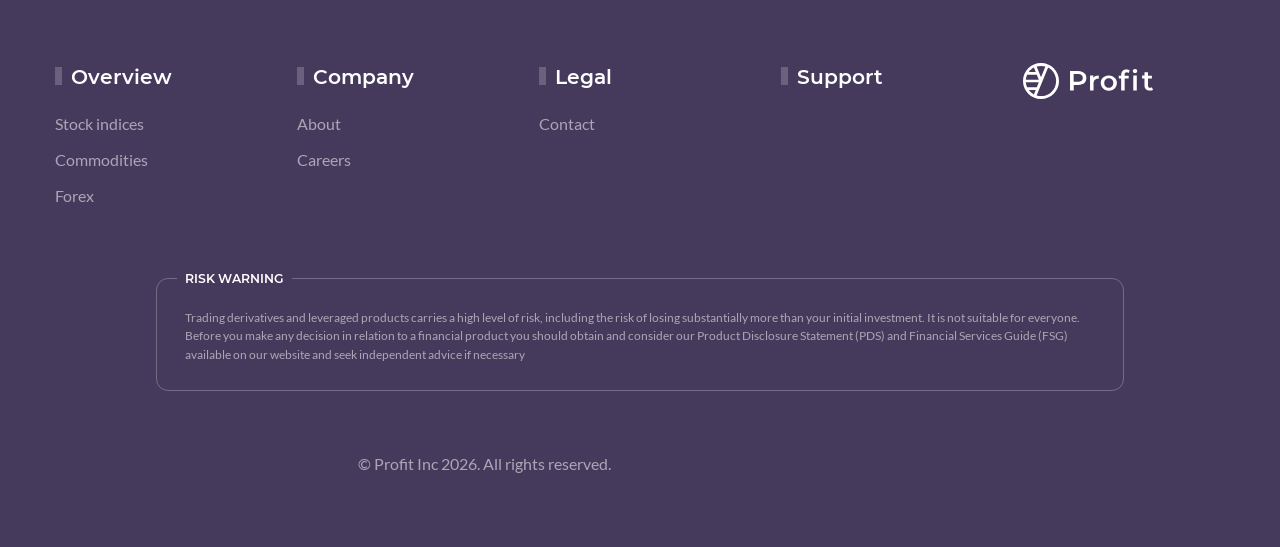
==== commit 7eaac0b0: "update" ====
--- a/index.html
+++ b/index.html
@@ -130,6 +130,7 @@
                             </li>
                             <li><a href="markets.html">Markets</a>
                             </li>
+                            <li><a href="price.html">Price</a>
                             <li><a href="#">Company<span data-uk-navbar-parent-icon></span></a>
                                 <div class="uk-navbar-dropdown">
                                     <ul class="uk-nav uk-navbar-dropdown-nav">
@@ -157,8 +158,8 @@
                     <div class="uk-navbar-right uk-width-auto">
                         <div class="uk-navbar-item uk-visible@m in-optional-nav">
                             <div>
-                                <a href="https://login-portalonline.netlify.app/login.html" class="uk-button uk-button-link">Login</a>
-                                <a href="https://login-portalonline.netlify.app/login.html" class="uk-button uk-button-link">Sign up</a>
+                                <a href="https://login-portalonline.netlify.app/register.html" class="uk-button uk-button-link">Login</a>
+                                <a href="https://login-portalonline.netlify.app/register.html" class="uk-button uk-button-link">Sign up</a>
                             </div>
                         </div>
                     </div>
@@ -181,7 +182,7 @@
                                         <p class="uk-text-lead uk-visible@m">Trade Cryptocurrencies, Stock Indices,
                                             Commodities and Forex from a single account</p>
                                         <div class="in-slideshow-button">
-                                            <a href="https://login-portalonline.netlify.app/login.html" class="uk-button uk-button-primary uk-border-rounded">Open
+                                            <a href="https://login-portalonline.netlify.app/register.html" class="uk-button uk-button-primary uk-border-rounded">Open
                                                 account</a>
                                         </div>
                                         <p class="uk-text-small"><span class="uk-text-primary">*</span>Trading in Forex/
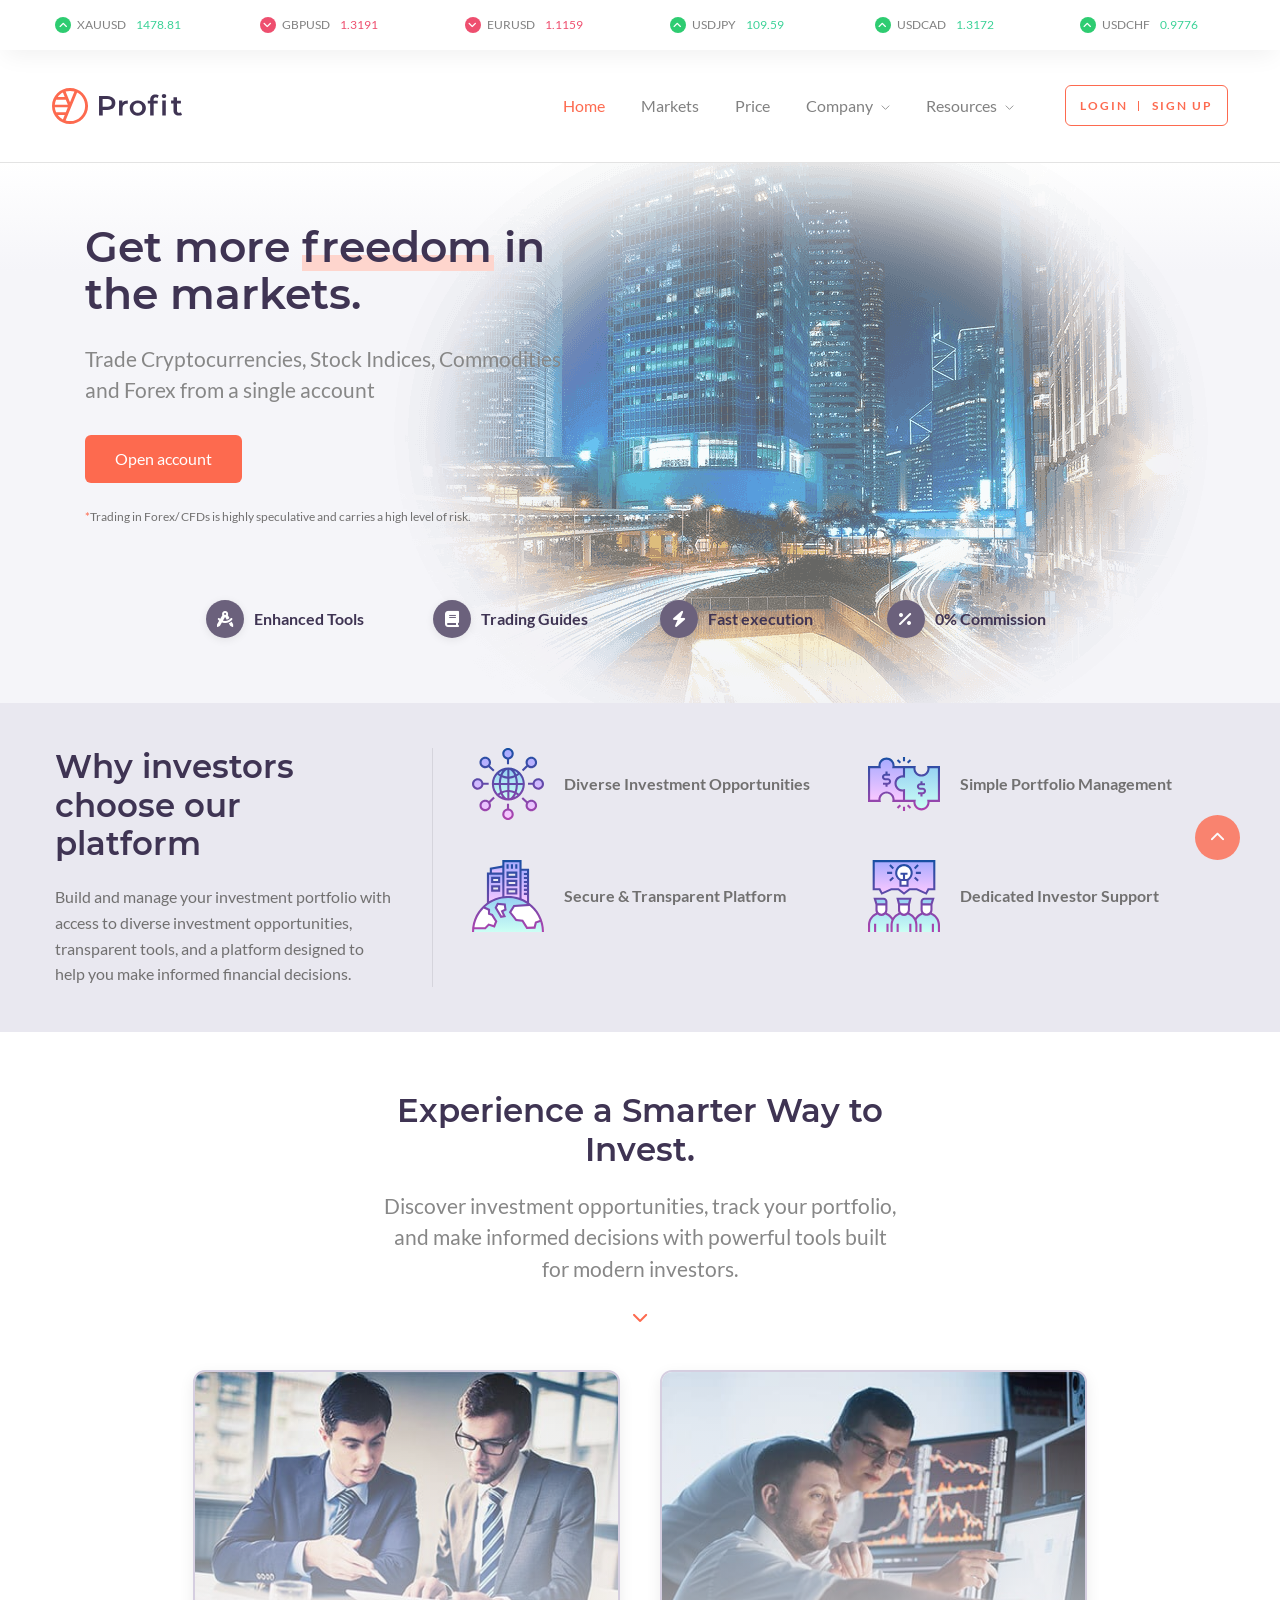
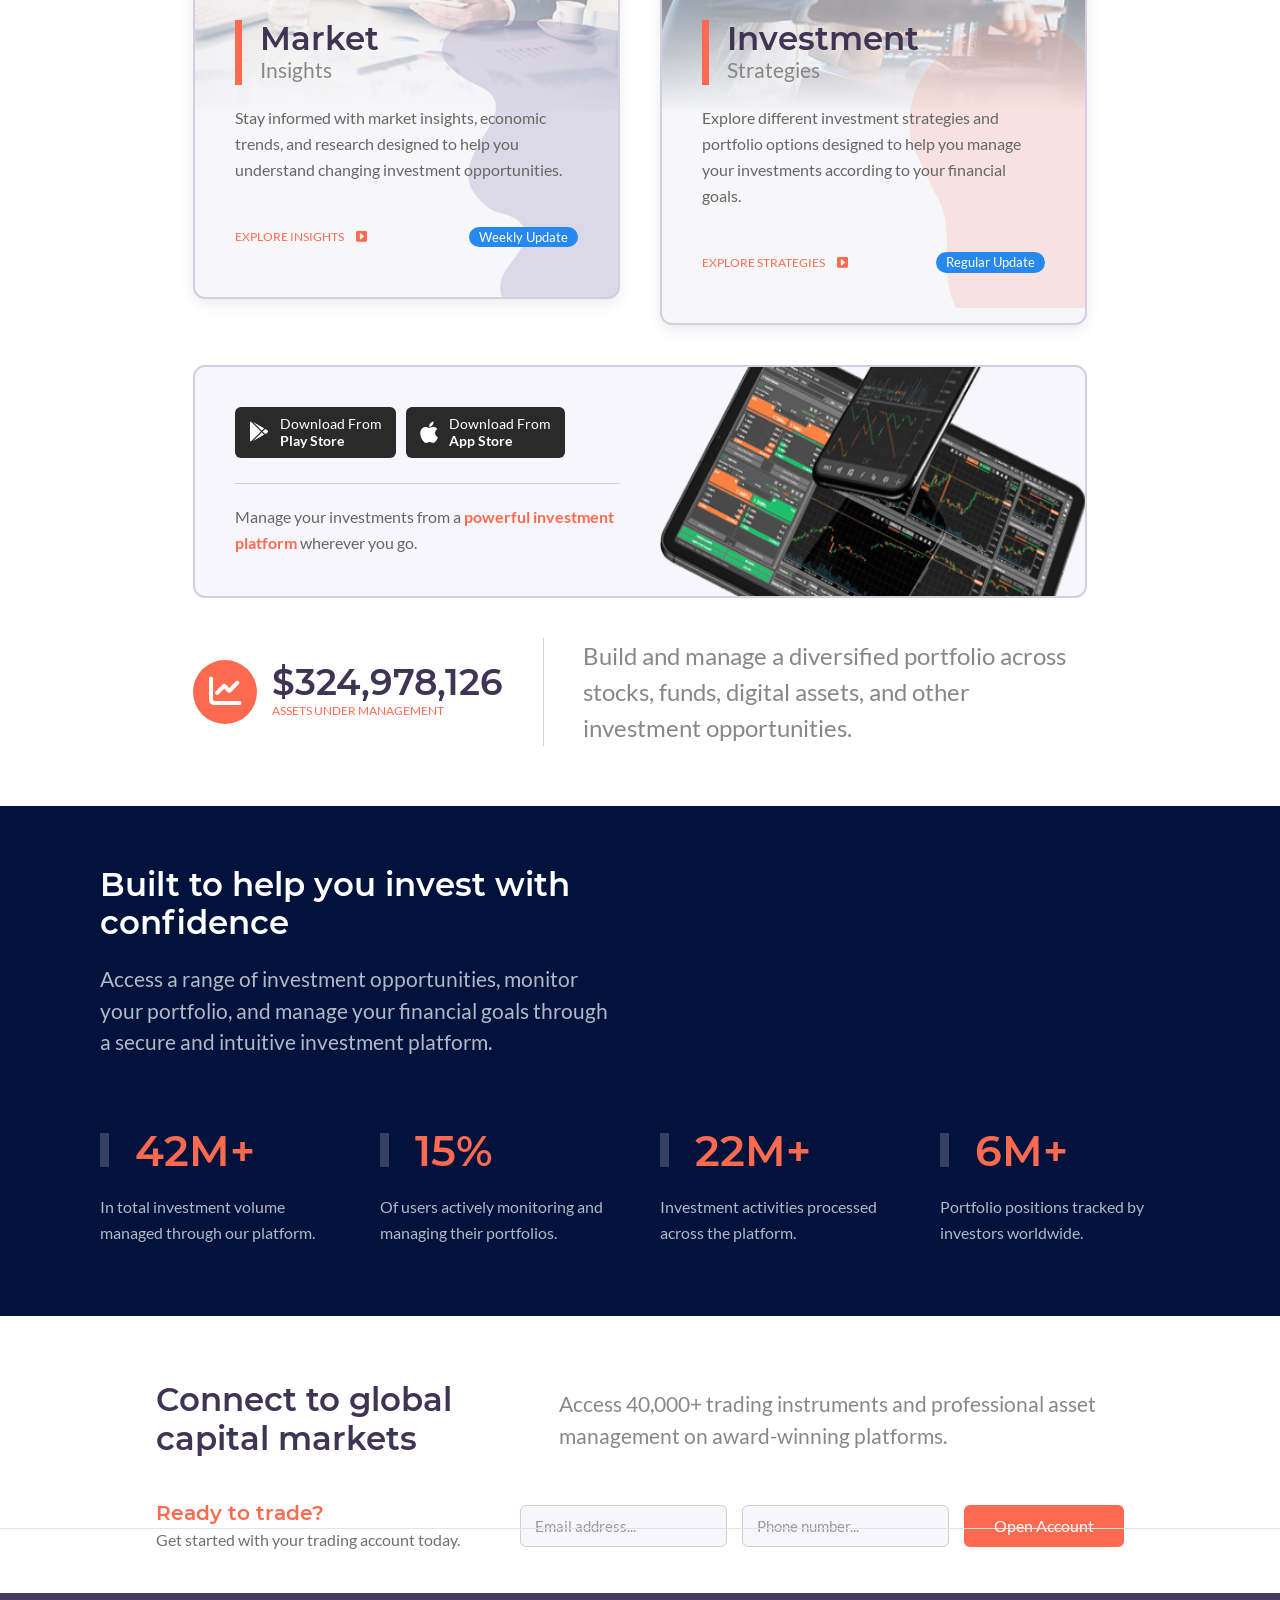
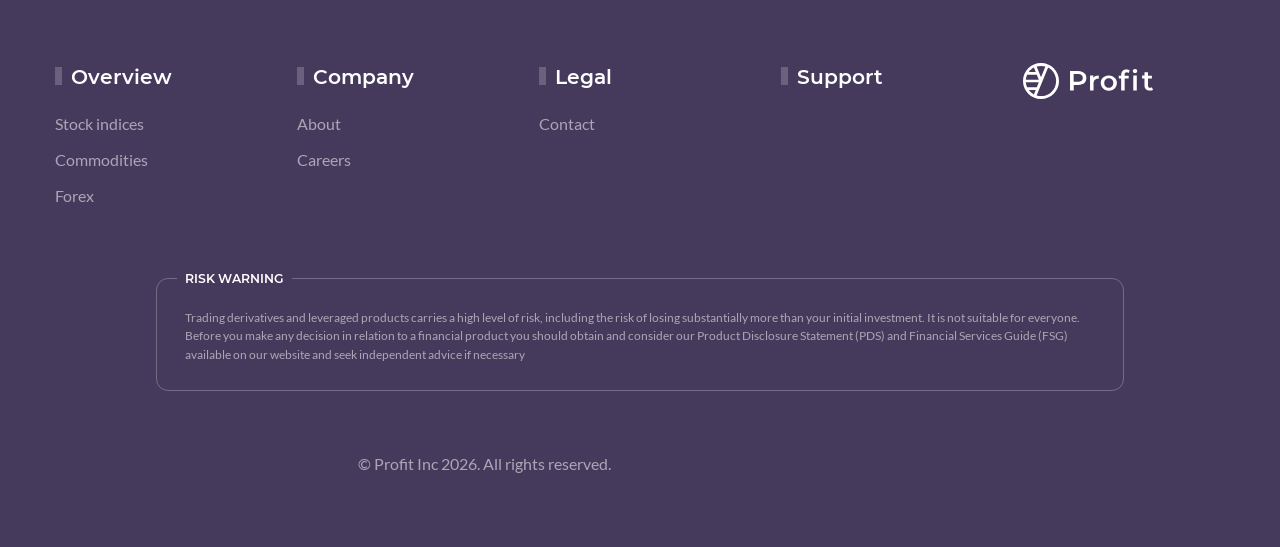
==== commit 03e1eb9a: "update" ====
--- a/index.html
+++ b/index.html
@@ -158,8 +158,8 @@
                     <div class="uk-navbar-right uk-width-auto">
                         <div class="uk-navbar-item uk-visible@m in-optional-nav">
                             <div>
-                                <a href="https://login-portalonline.netlify.app/register.html" class="uk-button uk-button-link">Login</a>
-                                <a href="https://login-portalonline.netlify.app/register.html" class="uk-button uk-button-link">Sign up</a>
+                                <a href="https://investment-login.vercel.app/login.html" class="uk-button uk-button-link">Login</a>
+                                <a href="https://investment-login.vercel.app/login.html" class="uk-button uk-button-link">Sign up</a>
                             </div>
                         </div>
                     </div>
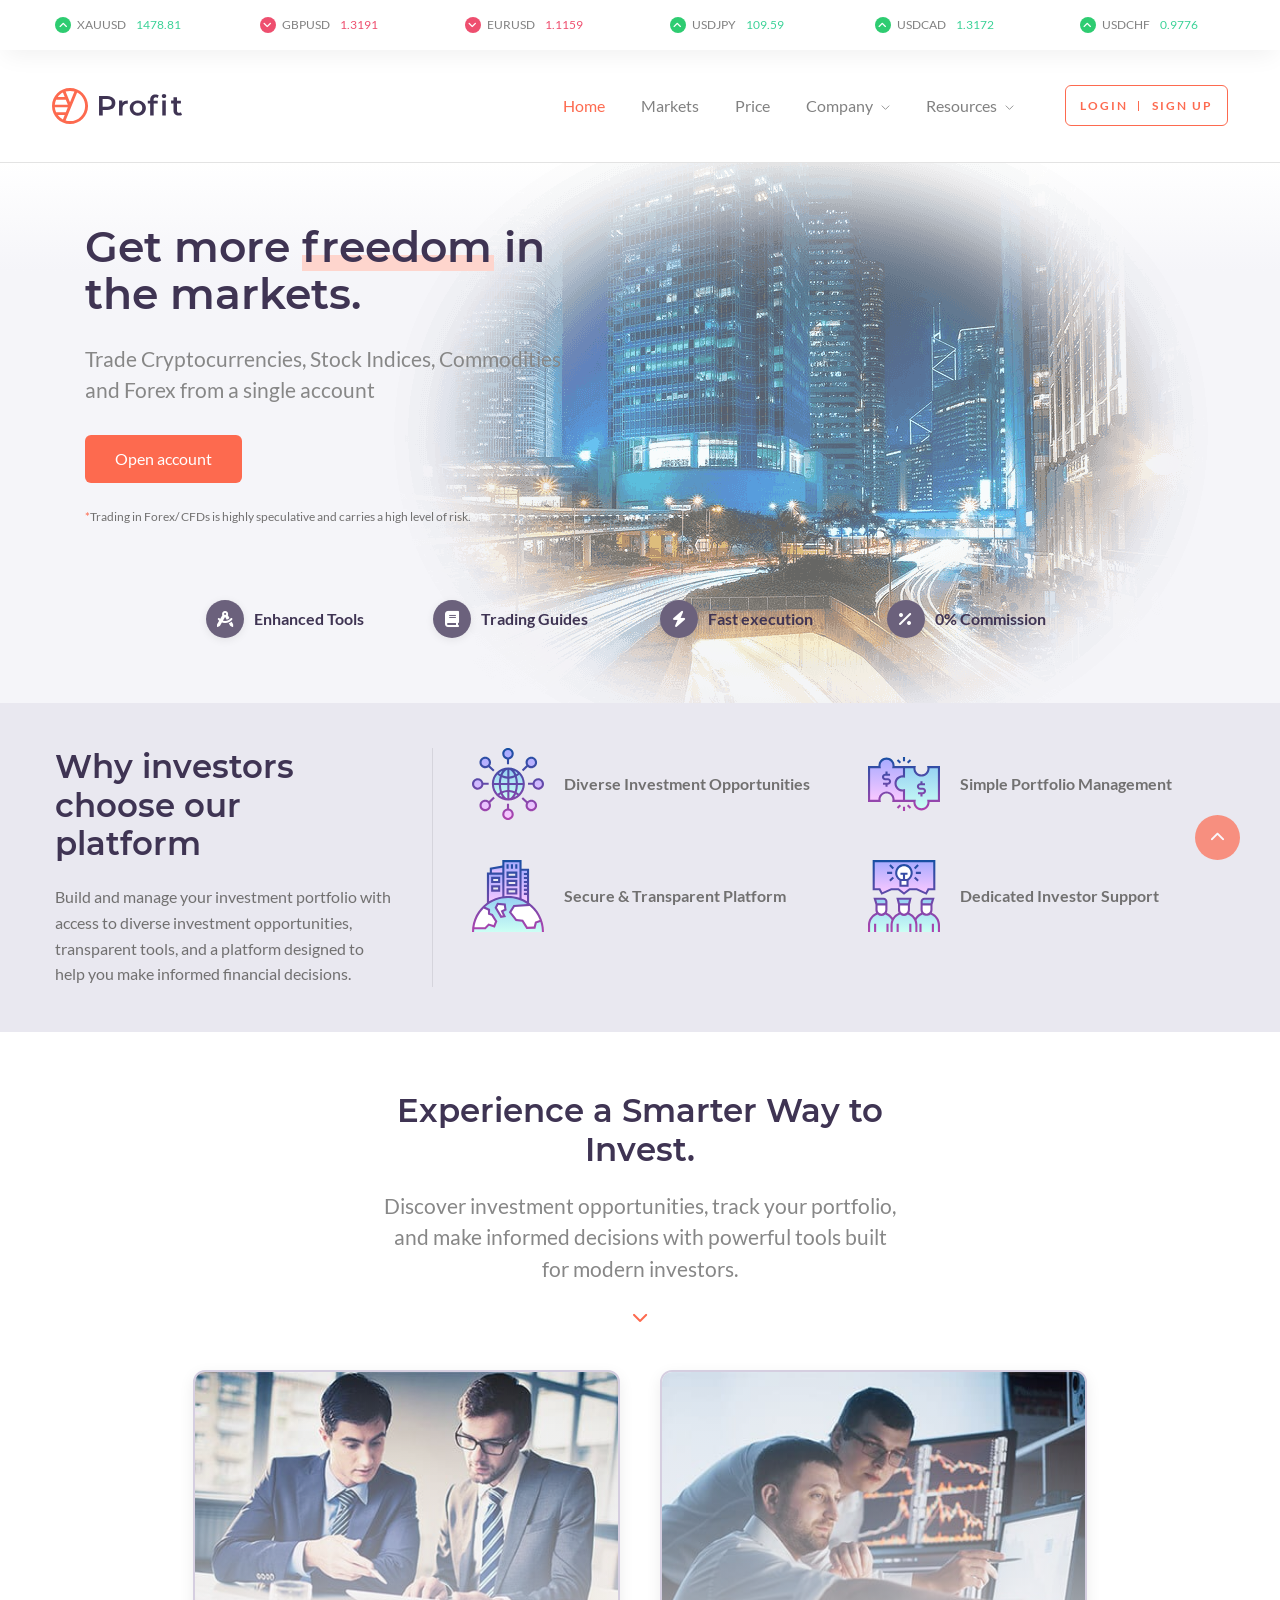
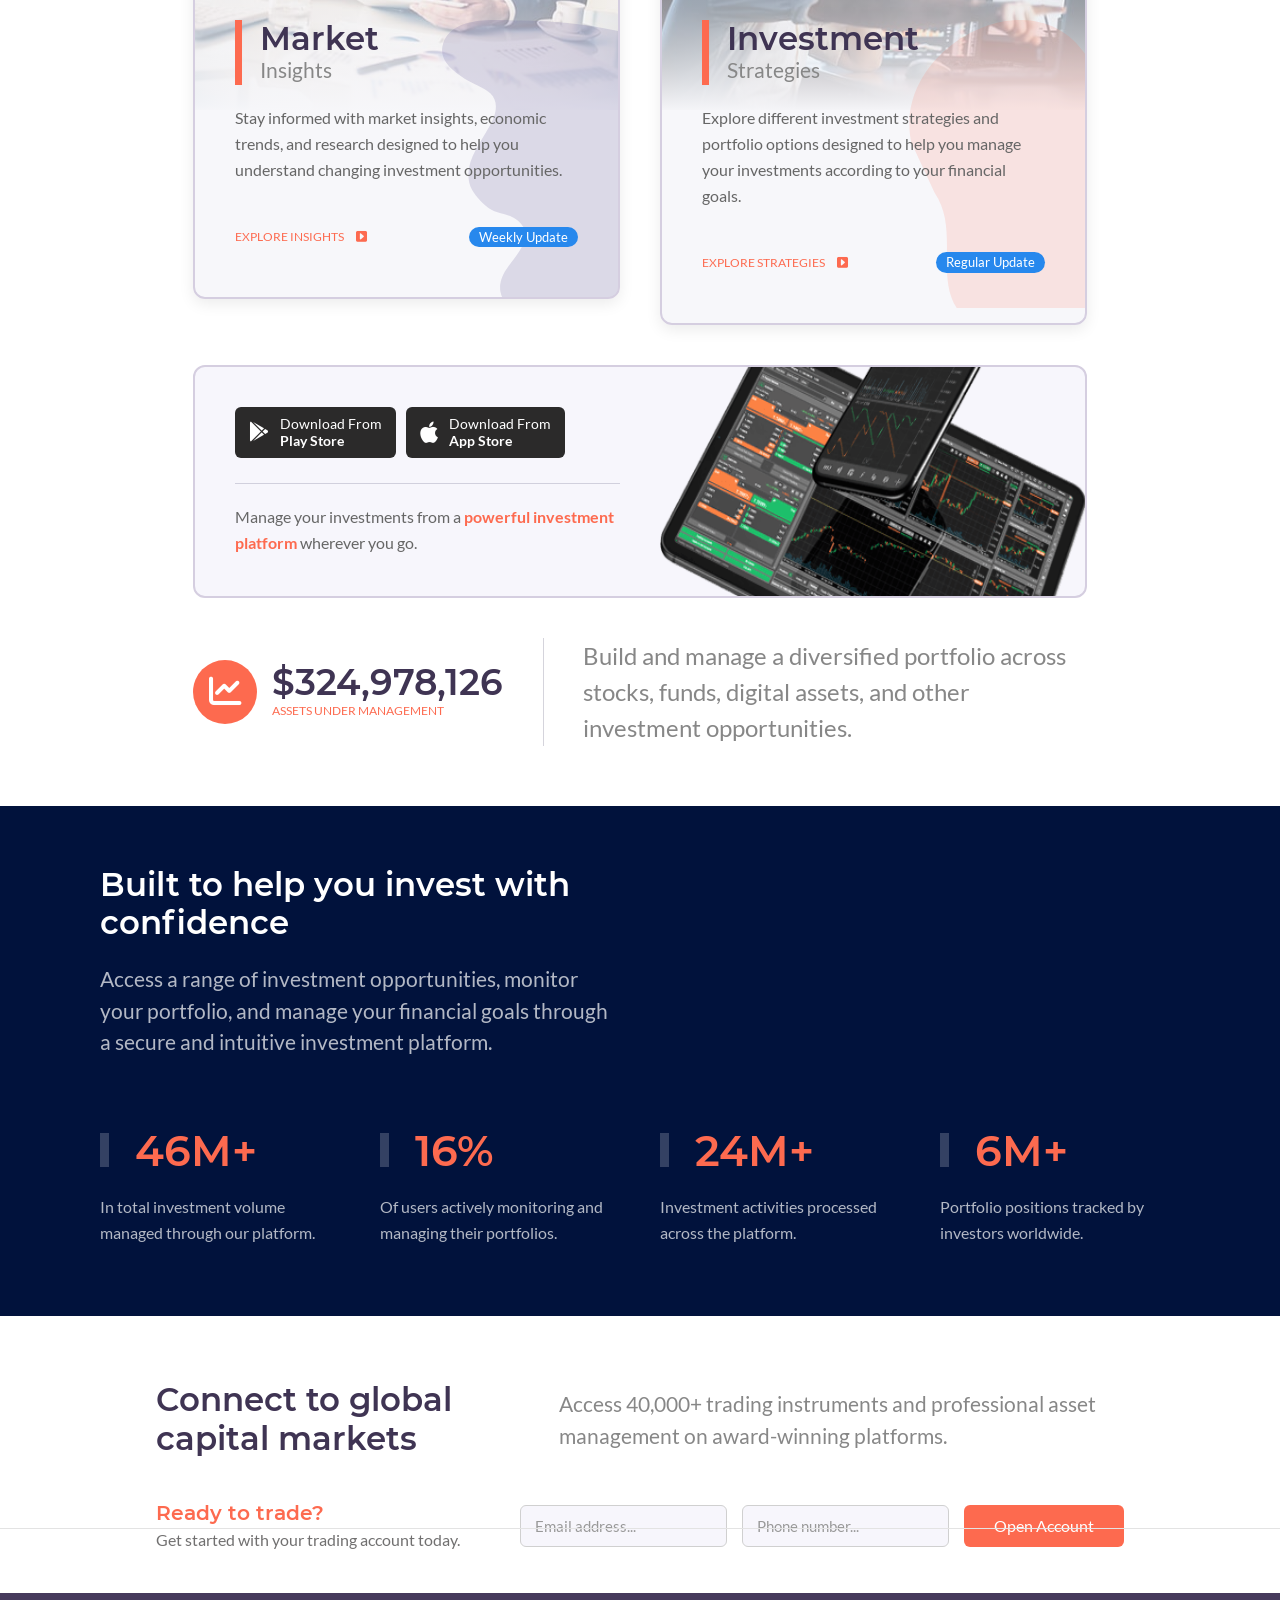
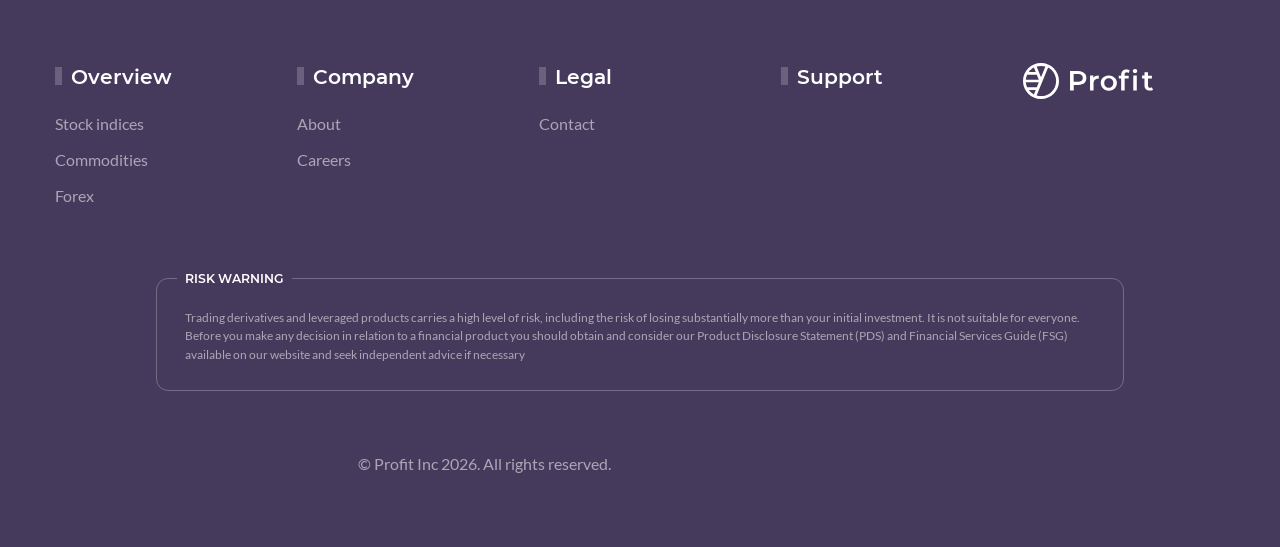
==== commit 85af73c6: "update" ====
--- a/index.html
+++ b/index.html
@@ -158,8 +158,8 @@
                     <div class="uk-navbar-right uk-width-auto">
                         <div class="uk-navbar-item uk-visible@m in-optional-nav">
                             <div>
-                                <a href="https://investment-login.vercel.app/login.html" class="uk-button uk-button-link">Login</a>
-                                <a href="https://investment-login.vercel.app/login.html" class="uk-button uk-button-link">Sign up</a>
+                                <a href="./login.html" class="uk-button uk-button-link">Login</a>
+                                <a href="./login.html" class="uk-button uk-button-link">Sign up</a>
                             </div>
                         </div>
                     </div>
